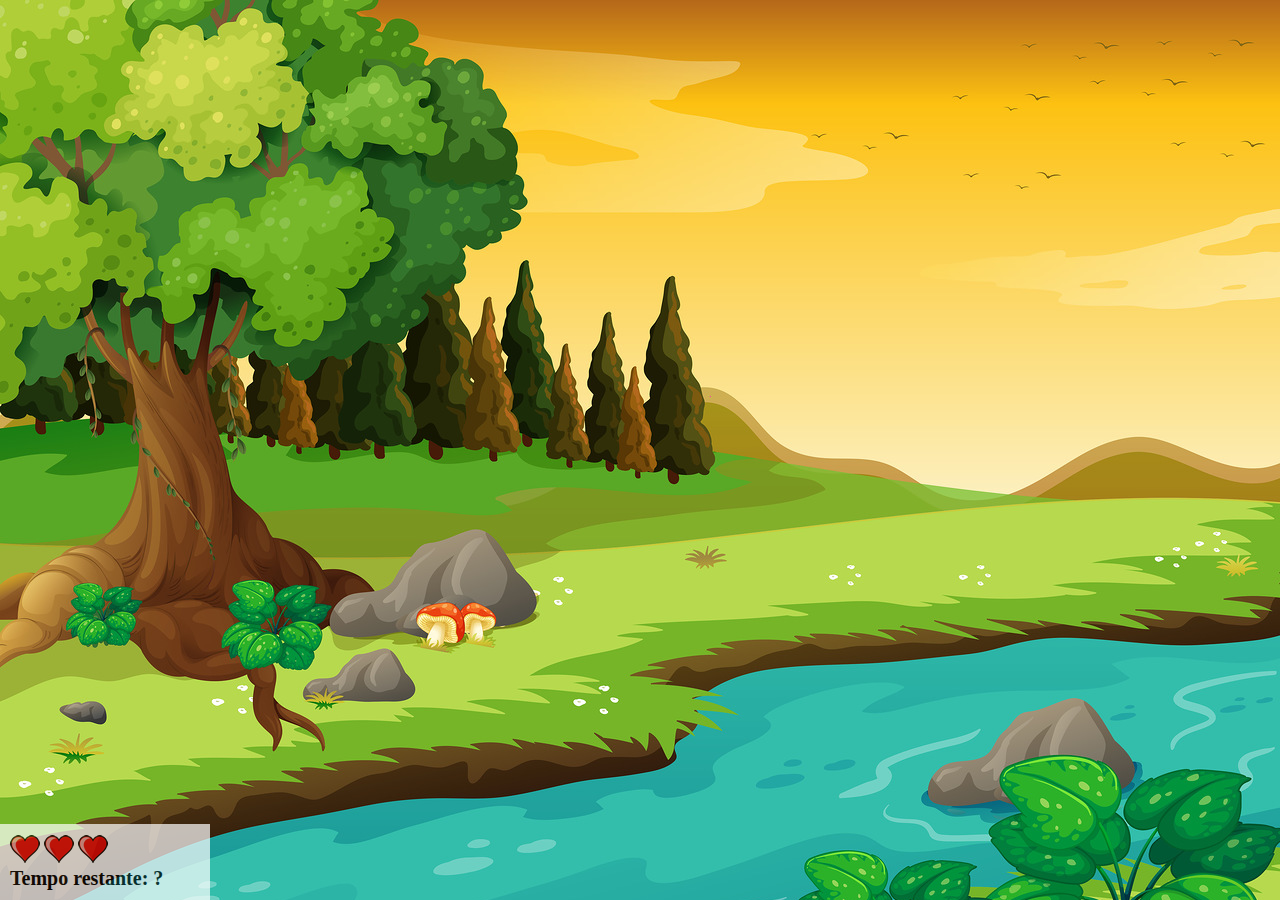
==== javascript/mata_mosquito/app.html @ 7e439ce7 "jogo mata mosquito" ====
<!DOCTYPE html>
<html lang="pt-br">
  <head>
    <meta charset="UTF-8" />
    <meta name="viewport" content="width=device-width, initial-scale=1.0" />
    <meta http-equiv="X-UA-Compatible" content="ie=edge" />
    <title>Mata Mosquito</title>
    <link rel="stylesheet" href="estilo.css" />
    <script src="jogo.js"></script>
  </head>
  <body onresize="ajustaTamanho()">
    <div class="painel">
        <div class="vidas">
            <img id="v1" src="imagens/coracao_cheio.png" alt="">
            <img id="v2" src="imagens/coracao_cheio.png" alt="">
            <img id="v3" src="imagens/coracao_cheio.png" alt="">
        </div>
        <div class="cronometro">Tempo restante: ?</div>
    </div>
    <script>
        setInterval(function(){
            posicaoRandomica()
        }, 1000);
    </script>
  </body>
</html>
---- javascript/mata_mosquito/estilo.css ----
body {
  background-image: url(imagens/bg.jpg);
  background-repeat: no-repeat;
}
.mosquito1 {
  width: 50px;
  height: 50px;
}
.mosquito2 {
  width: 70px;
  height: 70px;
}
.mosquito3 {
  width: 90px;
  height: 90px;
}
.ladoA {
  transform: scaleX(1);
}
.ladoB {
  transform: scaleX(-1);
}
.painel {
  position: absolute;
  width: 190px;
  padding: 10px;
  left: 0px;
  bottom: 0px;
  border-top: solid 1px #fff;
  background: #fff;
  opacity: 0.7;
}

.vidas {
    float: left;
}

.cronometro {
    float: left;
    font-size: 20px;
    font-weight: bold;
}
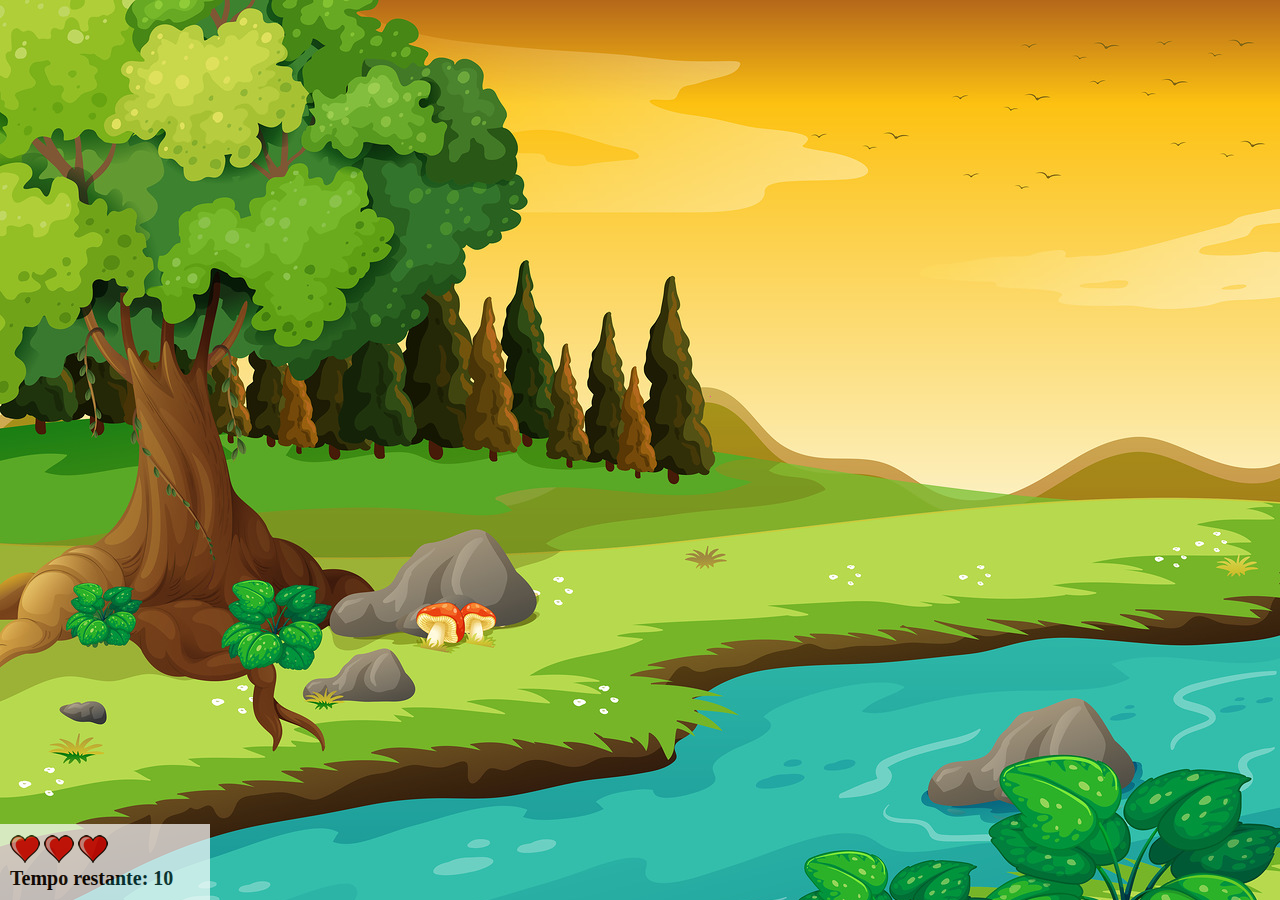
==== commit e3d4ba56: "add gameover, cronometro, vidas" ====
--- a/javascript/mata_mosquito/app.html
+++ b/javascript/mata_mosquito/app.html
@@ -15,9 +15,10 @@
             <img id="v2" src="imagens/coracao_cheio.png" alt="">
             <img id="v3" src="imagens/coracao_cheio.png" alt="">
         </div>
-        <div class="cronometro">Tempo restante: ?</div>
+        <div class="cronometro">Tempo restante: <span id="cronometro"></span></div>
     </div>
     <script>
+        document.getElementById('cronometro').innerHTML = tempo;
         setInterval(function(){
             posicaoRandomica()
         }, 1000);
